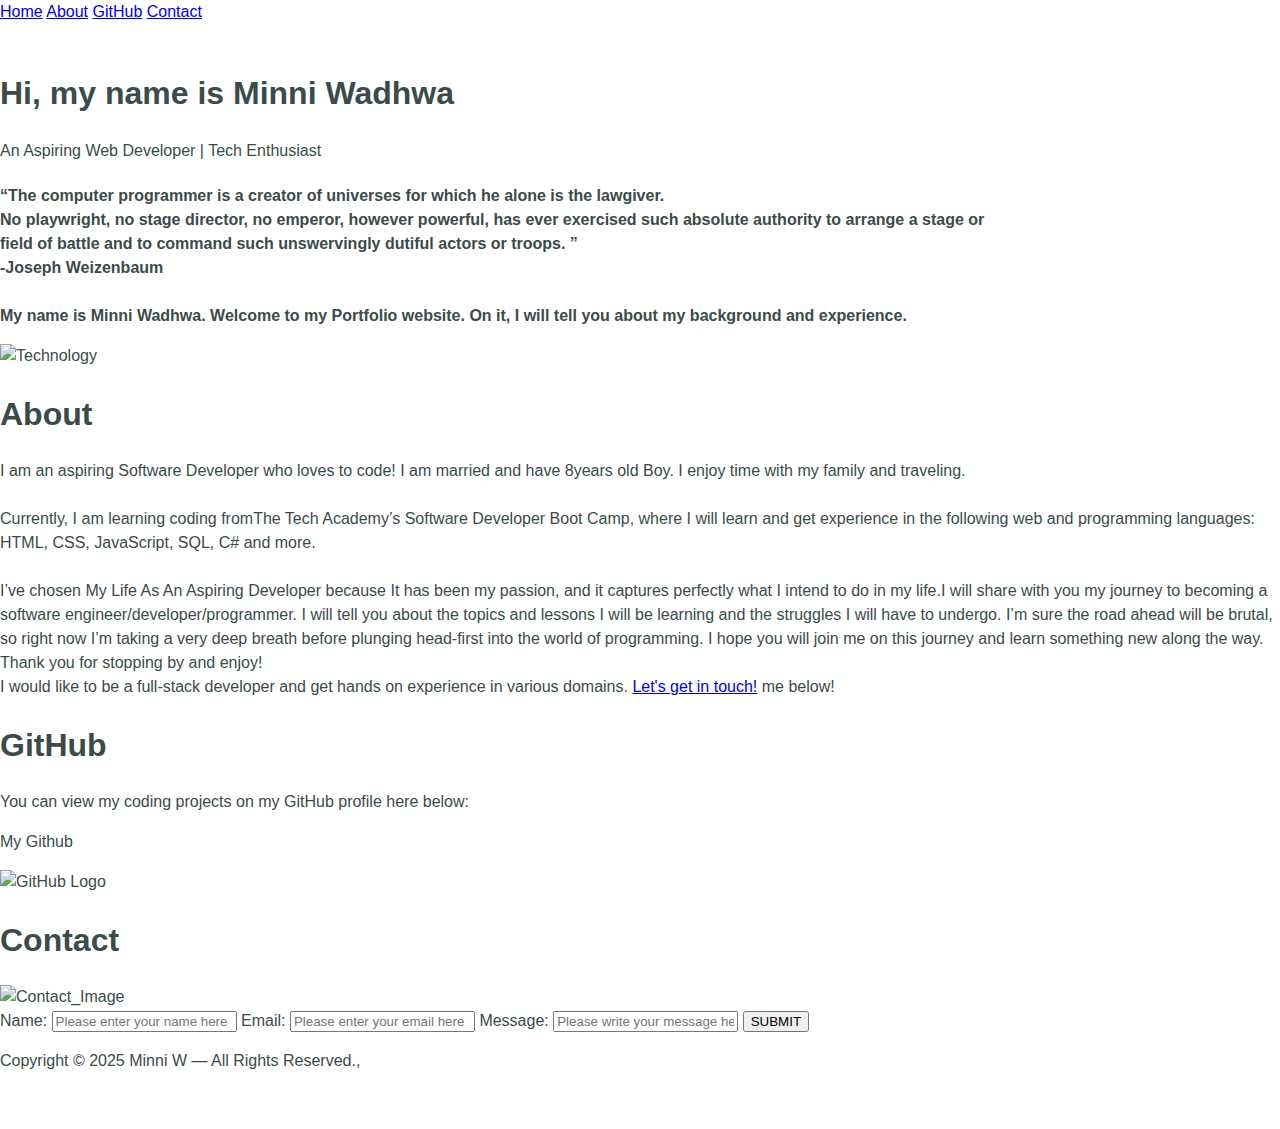
==== index.html @ 43a094d1 "Update and rename Index.html to index.html" ====
<!DOCTYPE html>
<html lang="en">
    <!--Head-->
    <head>
        <meta charset="UTF-8">
        <meta name="viewport" content="width=device-width, initial-scale=1.0">
        <!----changes made below-->
        <title>Minni Wadhwa</title>
        <!-- Bootstrap CSS -->
    
    <link rel="stylesheet" type="text/css" href="portfolio.css">
      
    </head>

    <!--Body-->
      <body>
        <!--Navbar-->
        <div class="Navbar">
            <a class="active" href="#Home">Home</a>
            <a href="#About">About</a>
            <a href="#GitHub">GitHub</a>
            <a href="#Contact">Contact</a>
        </div>

        <div class="header-content">
            
            <img src="https://t4.ftcdn.net/jpg/03/14/81/65/240_F_314816591_yBAWvMvnpTW05AP0q4DCs5B6y2gnL9xA.jpg" alt="">
            <h1>Hi, my name is Minni Wadhwa</h1>
            <p>An Aspiring Web Developer | Tech Enthusiast</p>
        </div>
       
        <!--Video text-->
        
            <h1 class="white-text"></h1>
            <strong>
                <p class="center">
                    <q>The computer programmer is a creator of universes for which he alone is the lawgiver.
                        <br>No playwright, no stage director, no emperor, however powerful, has ever exercised such absolute authority to arrange a stage or
                        <br>field of battle and to command such unswervingly dutiful actors or troops.
                    </q>
                    <br> -Joseph Weizenbaum
                    <br>
                    <br> My name is Minni Wadhwa. Welcome to my Portfolio website. On it, I will tell you about my background and experience.
                    
                </p>
            </strong>
        </div>

        <!--About section-->
        <div class="Row" id="About">
            <!--Left column-->
            <div class="Column_2">
                <img src="./stylesheet/Img/Img3.jpg" alt="Technology">
            </div>
            <!--Right column-->
            <div class="Column_1">
                <h1>About</h1>
                <p>
                    I am an aspiring Software Developer who loves to code! I am married and have 8years old Boy. I enjoy time with my family and traveling. 
                    <br>
                    <br>Currently, I am learning coding from<ahref="https://www.learncodinganywhere.com" target="_blank">The Tech Academy</a>’s Software Developer Boot Camp, where I will learn and get experience in the following web and programming languages: 
                    HTML, CSS, JavaScript, SQL, C# and more. 
                    <br>
                    <br> I’ve chosen My Life As An Aspiring Developer because It has been my passion, and it captures perfectly what I intend to do in my life.I will share with you my journey to becoming a software engineer/developer/programmer. 
                    I will tell you about the topics and lessons I will be learning and the struggles I will have to undergo. I’m sure the road ahead will be brutal, so right now I’m taking a very deep breath before plunging head-first into the 
                    world of programming. I hope you will join me on this journey and learn something new along the way.
                    <br> Thank you for stopping by and enjoy! 
                    <br>I would like to be a full-stack developer and get hands on experience in various domains. <a href="#Contact">Let's get in touch!</a> me below!
                </p>
            </div>
        </div>

        <!--GitHub section-->
        <div class="Row" id="GitHub">
            <!--Left column-->
            <div class="Column_1">
                <h1>GitHub</h1>
                <p>
                    You can view my coding projects on my GitHub profile here below:<p class="center"><ahref="https://github.com/Minniezie" target="_blank">My Github</a></p>
                </p>
            </div>
            <!--Right column-->
            <div class="Column_2">
                <ahref="https://github.com/Minniezie" target="_blank"><img src="./stylesheet/Img/github.svg" alt="GitHub Logo"></a>
            </div>
        </div>
 
        <!--Contact section-->
        <div class="Row" id="Contact">
        <div class="Column_2">
            <h1>Contact</h1>
                <img src="./stylesheet/Img/Contact.png" alt="Contact_Image">
        
            <!--Contact image, left column-->
            
            </div>
            <!--Contact form, right column-->
            <div class="Column_1 Column_tall">
               
                <!--This specifies where and how to send the form data; we are leaving it blank-->
                <form action="" method="POST"> <!-- Here we are utilizing a 3rd party service to submit the contact form data, insert your formspree endpoint in the action attribute -->
                    <label>Name:</label>
                        <input type="text" placeholder="Please enter your name here">
                    <label>Email:</label>
                        <input type="text" id="Email" name="Email" placeholder="Please enter your email here">
                    <label>Message:</label>
                        <input type="text" id="Message" name="Message" placeholder="Please write your message here">
                        <input type="submit" value="SUBMIT">
                </form>
            </div>
        </div>

        <!--Footer section-->
        <footer>
            <p>
                <p class="center">Copyright © 2025 Minni W — All Rights Reserved., <ahref="https://www.learncodinganywhere.com/" target="_blank"></a></p>
                <br>
            </p>
        </footer>
    </body>
</html>
---- portfolio.css ----
/* Color variables */
:root {
    --white-color: #fff;
    --bg-color: #fff;
    --gray-color: #ccc;
  }
  /* Changing background color */
  body {
    margin: 0;
    padding: 0;
    font-family: 'Work Sans', Helvetica, sans-serif;
    color: #394c4a;
    line-height: 1.5;
    overflow-x: hidden;
  }
  /* Changing link color */
  .nav-item .nav-link {
    color: var(--white-color);
  }
  /* Hero section background image */
  .hero {
    height: 100vh;
    background-image: url("../images/home-bg.jpg");
    background-repeat: no-repeat;
    background-position: 100% 0%;
    background-size: cover;
    background-attachment: fixed;
  }
  #skills i {
    height: 100px;
    width: 100px;
  }
  #portfolio img {
    height: 300px;
    object-fit: cover;
  }
  #about .img,
  #about img,
  .hire-text h2 {
    position: relative;
  }
  /* Timeline background line */
  #about .img::before {
    content: "";
    left: 50%;
    width: 4px;
    position: absolute;
    height: calc(100% + 140px);
    background: var(--gray-color);
  }
  #about img,
  #about .hire-text h2 {
    width: 140px;
  }
  #about .hire-text h2 {
    height: 140px;
  }
  .social-icons a {
    width: 40px;
    height: 40px;
  }
  footer .social-icons a {
    width: 30px;
    height: 30px;
  }
  #cv img {
    width: 230px;
  }
  /* Contact section background image */
  #contact {
    background-size: cover;
    background-attachment: fixed;
    background-position: center;
    background-image: src("../images/contact-bg.jpg");
  }
  @media screen and (max-width: 990px) {
    #skills .card {
      width: calc(30% / 2 - 10px) !important;
    }
  }
  @media screen and (max-width: 668px) {
    #skills .card,
    #portfolio .card-wrapper {
      width: 30% !important;
    }
   #about .hire-text h2 {
     height: 70px;
     width: 70px;
   }
  }
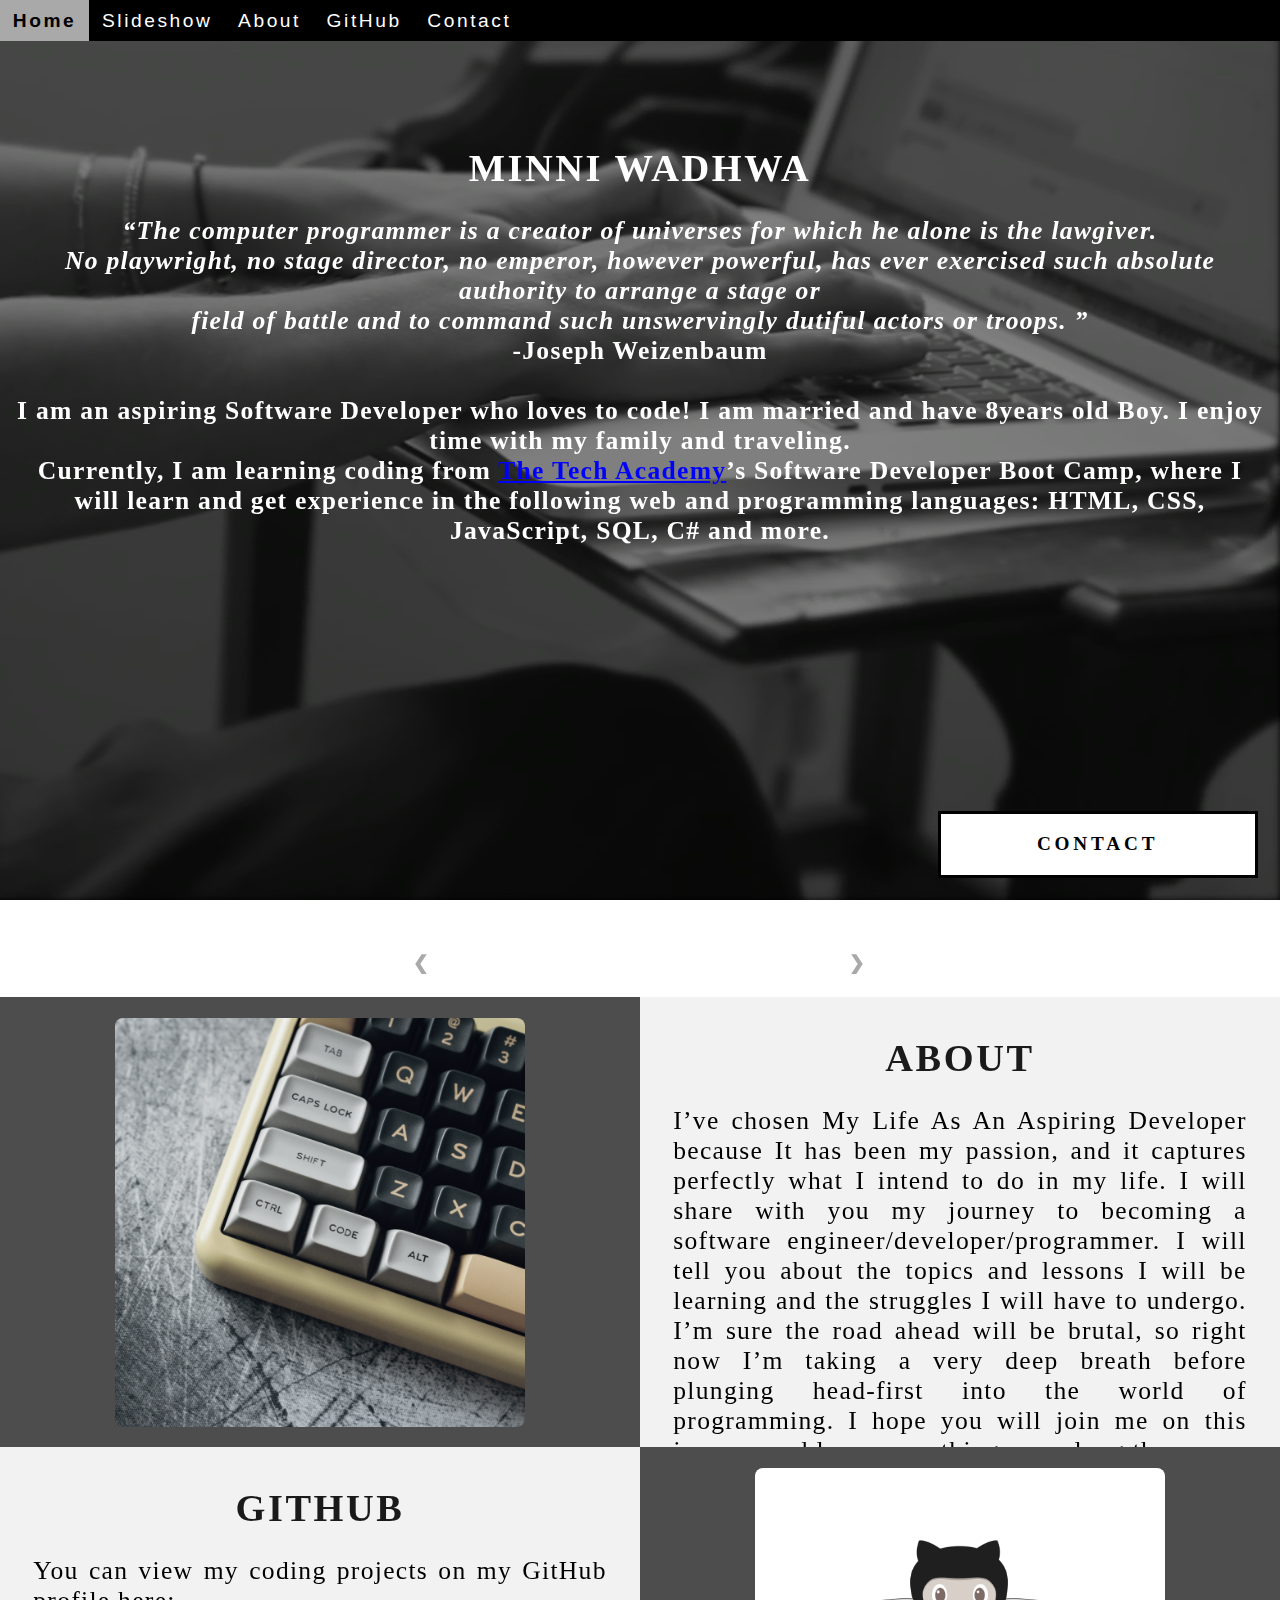
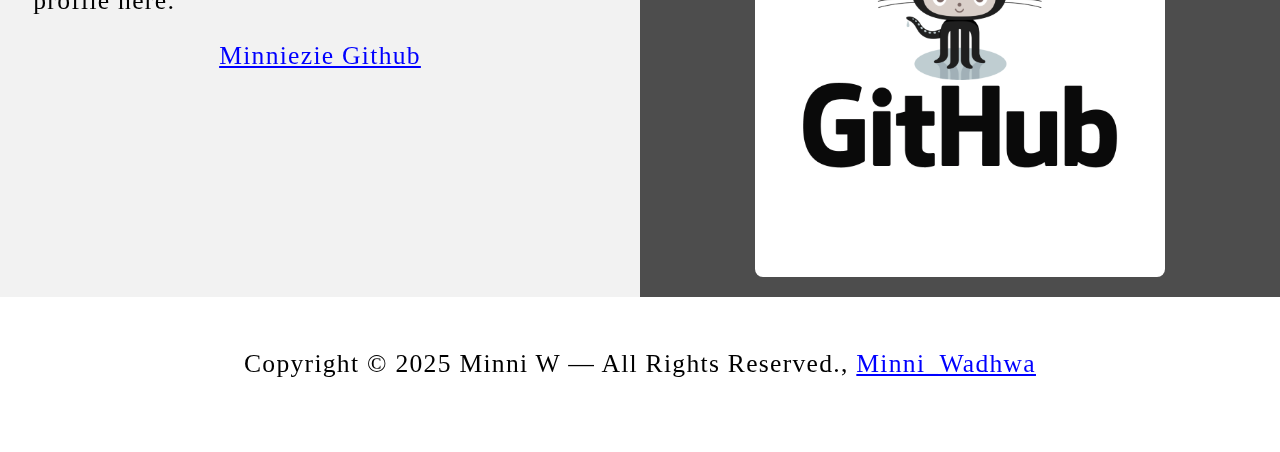
==== commit 64af2bff: "Add files via upload" ====
--- a/index.html
+++ b/index.html
@@ -1,122 +1,172 @@
-
 <!DOCTYPE html>
-<html lang="en">
-    <!--Head-->
+<html>
+    
+    <!-- Head -->
     <head>
         <meta charset="UTF-8">
-        <meta name="viewport" content="width=device-width, initial-scale=1.0">
-        <!----changes made below-->
+        <meta name="viewport" content="width=device-width" />
         <title>Minni Wadhwa</title>
-        <!-- Bootstrap CSS -->
-    
-    <link rel="stylesheet" type="text/css" href="portfolio.css">
-      
+        <link rel="shortcut icon" type="img/jpg" href="images/coding_icon.png">
+        <link rel="stylesheet" type="text/css" href="stylesheet/sample_portfolio.css">
     </head>
 
-    <!--Body-->
-      <body>
-        <!--Navbar-->
+    <!-- Body -->
+    <body class="Background">   
+
+        <!-- Navbar -->
         <div class="Navbar">
             <a class="active" href="#Home">Home</a>
+            <!-- New section added -->
+            <a href="#Slideshow">Slideshow</a>
             <a href="#About">About</a>
             <a href="#GitHub">GitHub</a>
-            <a href="#Contact">Contact</a>
+            <!-- Onclick and ondblclick functions added to open and close the contact form -->
+            <a onclick="openForm()" ondblclick="closeForm()" class="contact">Contact</a>
         </div>
 
-        <div class="header-content">
-            
-            <img src="https://t4.ftcdn.net/jpg/03/14/81/65/240_F_314816591_yBAWvMvnpTW05AP0q4DCs5B6y2gnL9xA.jpg" alt="">
-            <h1>Hi, my name is Minni Wadhwa</h1>
-            <p>An Aspiring Web Developer | Tech Enthusiast</p>
+        <!-- Background video -->
+        <div id="Home">
+            <video autoplay muted loop id="Typing_Video">
+                <source src="images/video/Typing.mp4" type="video/mp4">
+                <!-- Display message if video fails to run -->
+                Your browser does not support HTML5 video.
+            </video>
         </div>
-       
-        <!--Video text-->
-        
-            <h1 class="white-text"></h1>
+
+        <!-- Video text -->
+        <div class="Video_Text">
+            <h1 class="white-text">Minni Wadhwa</h1>
             <strong>
                 <p class="center">
                     <q>The computer programmer is a creator of universes for which he alone is the lawgiver.
                         <br>No playwright, no stage director, no emperor, however powerful, has ever exercised such absolute authority to arrange a stage or
                         <br>field of battle and to command such unswervingly dutiful actors or troops.
                     </q>
-                    <br> -Joseph Weizenbaum
-                    <br>
-                    <br> My name is Minni Wadhwa. Welcome to my Portfolio website. On it, I will tell you about my background and experience.
-                    
+                    <br> -Joseph Weizenbaum<br>
+					
+                    <br>I am an aspiring Software Developer who loves to code! I am married and have 8years old Boy. I enjoy time with my family and traveling. 
+					
+                    <br>Currently, I am learning coding from <a href="https://www.learncodinganywhere.com" target="_blank">The Tech Academy</a>’s Software Developer
+					Boot Camp, where I will learn and get experience in the following web and programming languages: 
+                    HTML, CSS, JavaScript, SQL, C# and more. 
+
                 </p>
+                
             </strong>
         </div>
 
-        <!--About section-->
-        <div class="Row" id="About">
-            <!--Left column-->
-            <div class="Column_2">
-                <img src="./stylesheet/Img/Img3.jpg" alt="Technology">
-            </div>
-            <!--Right column-->
-            <div class="Column_1">
-                <h1>About</h1>
-                <p>
-                    I am an aspiring Software Developer who loves to code! I am married and have 8years old Boy. I enjoy time with my family and traveling. 
-                    <br>
-                    <br>Currently, I am learning coding from<ahref="https://www.learncodinganywhere.com" target="_blank">The Tech Academy</a>’s Software Developer Boot Camp, where I will learn and get experience in the following web and programming languages: 
-                    HTML, CSS, JavaScript, SQL, C# and more. 
-                    <br>
-                    <br> I’ve chosen My Life As An Aspiring Developer because It has been my passion, and it captures perfectly what I intend to do in my life.I will share with you my journey to becoming a software engineer/developer/programmer. 
-                    I will tell you about the topics and lessons I will be learning and the struggles I will have to undergo. I’m sure the road ahead will be brutal, so right now I’m taking a very deep breath before plunging head-first into the 
-                    world of programming. I hope you will join me on this journey and learn something new along the way.
-                    <br> Thank you for stopping by and enjoy! 
-                    <br>I would like to be a full-stack developer and get hands on experience in various domains. <a href="#Contact">Let's get in touch!</a> me below!
-                </p>
+        <!-- Slideshow section added -->
+        <div id="Slideshow">
+            <div id="Slideshow_Background"> 
+                <div id="Slideshow_Container">
+                    <!-- Slide 1 of 6 -->
+                    <div class="mySlides fade">
+                        <img class="Slideshow_Images" src="images/Picture_of_You.jpeg" alt="Picture_of_You ">
+                        <div class="text">I'm available to assist you on your project!</div>
+                    </div>
+                    <!-- Slide 2 of 6 -->
+                    <div class="mySlides fade">
+                        <img class="Slideshow_Images" src="images/HTML_CSS_and_JavaScript.jpeg" alt="HTML, CSS, and JS logos"> 
+                        <div class="text">I am a full-stack software developer,<br> trained in:<br>HTML, CSS, JavaScript,</div>
+                    </div>
+                    <!-- Slide 3 of 6 -->
+                    <div class="mySlides fade">
+                        <img class="Slideshow_Images" src="images/Python.png" alt="Python logo">
+                        <div class="text">the popular programming language Python,</div>
+                    </div>
+                    <!-- Slide 4 of 6 -->
+                    <div class="mySlides fade">
+                        <img class="Slideshow_Images" src="images/C_Sharp_and_Dot_NET.png" alt="C# logo">
+                        <div class="text">C#, .NET Framework, ASP.NET, MVC, </div>
+                    </div>
+                    <!-- Slide 5 of 6 -->
+                    <div class="mySlides fade">
+                        <img class="Slideshow_Images" src="images/SQL_and_Database.jpg" alt="SQL logo"> 
+                        <div class="text">back end development, databases and SQL.</div>
+                    </div>
+                    <!-- Slide 6 of 6 -->
+                    <div class="mySlides fade">
+                        <img class="Slideshow_Images" src=" images/Picture_of_You" alt="Replace with a picture of your choosing"> 
+                        <div class="text"><a class="white-text contact" onclick="openForm()">Contact me now!</a></div> 
+                    </div>
+                    <!-- Previous and next buttons -->
+                    <a class="Previous" onclick="plusSlides(-1)">&#10094;</a>
+                    <a class="Next" onclick="plusSlides(1)">&#10095;</a>
+                </div>
+                <br> <!-- Adds a space between the slideshow images and the dots -->
+
+                <!-- Slideshow dots (these are another way for users to navigate through the slideshow) -->
+                <div style="text-align: center">
+                    <span class="dot" onclick="currentSlide(1)"></span>
+                    <span class="dot" onclick="currentSlide(2)"></span>
+                    <span class="dot" onclick="currentSlide(3)"></span> 
+                    <span class="dot" onclick="currentSlide(4)"></span> 
+                    <span class="dot" onclick="currentSlide(5)"></span> 
+                    <span class="dot" onclick="currentSlide(6)"></span> 
+                </div>
             </div>
         </div>
 
-        <!--GitHub section-->
+        <!-- About section -->
+        <div class="Row" id="About">
+            <!-- Left column -->
+            <div class="Column_2">
+                <img src="images/my_pic.jpg" alt="">
+            </div>
+            <!-- Right column -->
+            <div class="Column_1">
+                <h1>About</h1>
+                    <p> I’ve chosen My Life As An Aspiring Developer because It has been my passion, and it captures perfectly what I intend to do in my life.
+					     I will share with you my journey to becoming a software engineer/developer/programmer. 
+                         I will tell you about the topics and lessons I will be learning and the struggles I will have to undergo. I’m sure the road ahead will 
+						 be brutal, so right now I’m taking a very deep breath before plunging head-first into the world of programming. 
+						 I hope you will join me on this journey and learn something new along the way.
+                    <br> Thank you for stopping by and enjoy! 
+                </p>      
+				</div>
+        </div>
+
+        <!-- GitHub section -->
         <div class="Row" id="GitHub">
-            <!--Left column-->
+            <!-- Left column -->
             <div class="Column_1">
                 <h1>GitHub</h1>
-                <p>
-                    You can view my coding projects on my GitHub profile here below:<p class="center"><ahref="https://github.com/Minniezie" target="_blank">My Github</a></p>
+                <p>You can view my coding projects on my GitHub profile here:
+                    <br>
+                    <p class="center"><a href="https://github.com/Minniezie" target="_blank">Minniezie Github</a></p>
                 </p>
             </div>
-            <!--Right column-->
+            <!-- Right column -->
             <div class="Column_2">
-                <ahref="https://github.com/Minniezie" target="_blank"><img src="./stylesheet/Img/github.svg" alt="GitHub Logo"></a>
-            </div>
-        </div>
- 
-        <!--Contact section-->
-        <div class="Row" id="Contact">
-        <div class="Column_2">
-            <h1>Contact</h1>
-                <img src="./stylesheet/Img/Contact.png" alt="Contact_Image">
-        
-            <!--Contact image, left column-->
-            
-            </div>
-            <!--Contact form, right column-->
-            <div class="Column_1 Column_tall">
-               
-                <!--This specifies where and how to send the form data; we are leaving it blank-->
-                <form action="" method="POST"> <!-- Here we are utilizing a 3rd party service to submit the contact form data, insert your formspree endpoint in the action attribute -->
-                    <label>Name:</label>
-                        <input type="text" placeholder="Please enter your name here">
-                    <label>Email:</label>
-                        <input type="text" id="Email" name="Email" placeholder="Please enter your email here">
-                    <label>Message:</label>
-                        <input type="text" id="Message" name="Message" placeholder="Please write your message here">
-                        <input type="submit" value="SUBMIT">
-                </form>
+                <a href="https://github.com/the-tech-academy" target="_blank"><img src="images/GitHub.png"></a>
             </div>
         </div>
 
-        <!--Footer section-->
+        <!-- Contact form -->
+        <div id="Contact">
+           <button onclick="openForm()" class="Pop_Up_Button">CONTACT</button>
+           <div class="form-popup" id="myForm">
+                <form action="https://formspree.io/info@learncodinganywhere.com" method="POST" class="form-container"> <!-- Here we are using a free online service from https://formspree.io/ to send our contact form to an email address of our choosing - note: it will not run unless live on the internet, you have to push it to your online website first -->
+                    <h1>Contact</h1>
+                    <label for="name"><b>Name</b></label>
+                      <input type="text" placeholder="Type your name here" name="name" required>
+                    <label for="phone"><b>Phone</b></label>
+                      <input type="text" placeholder="Type your phone number here" name="phone">
+                    <label for="email"><b>Email</b></label>		
+                      <input type="text" placeholder="Type your email address here" name="email" required>
+                    <label for="message"><b>Message</b></label>
+                      <input type="text" placeholder="Type your message here" name="message">
+         
+                    <button type="submit" class="btn">SUBMIT</button>
+                    <button type="button" class="btn cancel" onclick="closeForm()">CLOSE</button>
+                </form>
+           </div>
+        </div>
+        
+        <!-- Footer section -->
         <footer>
-            <p>
-                <p class="center">Copyright © 2025 Minni W — All Rights Reserved., <ahref="https://www.learncodinganywhere.com/" target="_blank"></a></p>
-                <br>
-            </p>
+                <p class="center">Copyright © 2025 Minni W — All Rights Reserved., <a href="https://www.learncodinganywhere.com/" target="_blank">Minni_Wadhwa</a></p><br>
         </footer>
+        <script src="JS/sample_portfolio.js"></script>
     </body>
-</html>
+</html>--- a/stylesheet/sample_portfolio.css
+++ b/stylesheet/sample_portfolio.css
@@ -0,0 +1,529 @@
+/***** GENERAL STYLING *****/
+
+/*Affects entire document */
+html {
+    scroll-behavior: smooth; /*This ensures that the page scrolling is smooth when the buttons on the nav bar is clicked */
+}
+
+/* Body */
+body {
+    margin: 0%; /* This ensures our site displays all the way to the edge of the browser screen */
+    opacity: 1; /* This and transition affect the page loading fade in effect */
+    transition: 3s opacity; /* This causes a 3 second fade in */
+    letter-spacing: .2vw; /* vw is a relative measurement, 1vw is equal to 1% of the viewport width */
+    font-family: Avant Garde, Helvetica;
+    font-size: 1.5vw; 
+    overflow-x: hidden; /* This prevents the horizontal scroll bar from appearing when the quote is hovered over */
+    user-select: none; /* This prevents the text on the webpage from being highlighted by the user */
+}
+
+/* This section contributes to the fade effect for the page that occurs when the page is loaded */
+body.fade-out {
+    opacity: .1; /* This sets the level of opacity at the start of page load */
+}
+
+/* Heading 1 elements */
+h1 {
+    text-transform: uppercase; /*capitalizing all h1 headings */
+    font-family: "Trebuchet MS", Optima; /* Sets the font family of all h1 headings */
+    text-align: center; /* Centering all h1 elements */
+    margin-top: 3%; /* Adds a small margin above h1 elements */
+    color: #1a1a1a; 
+}
+
+/* Heading 1 element hover effect */
+h1:hover {
+    filter: grayscale(5%); /* Adds a slightly gray filter to the h1 headings when hovered over */
+    transform: scale(1.1); /* When the h1 elements are hovered over they increase in size by 1.1 */
+    transition: transform 1s; /* This causes the transformation to last 1 second */
+}
+
+/* Styling for Portfolio Title Text */
+.white-text {
+    color: #fff;/* This is used to change the color of the Portfolio Title text */
+    padding-top: 10vh; /* Adds padding (equal to 10% of the viewport height) to the top of the Portfolio Title text */
+}
+
+/* Paragraph elements */
+p {
+    font-family: Perpetua, Rockwell Extra Bold;
+    text-align: justify; /* This justifies the text within paragraph elements */
+    letter-spacing: .1vw; /* This expands the text slightly */
+    font-size: 2.5vw; /* Relative font sizing equal to 2.5% of the viewport width */
+    padding-left: 1vw; /* Relative padding equal to 1% of the viewport width */
+    padding-right: 1vw; /* Relative padding equal to 1% of the viewport width */
+}
+
+/* Paragraph element hover effect */
+p:hover {
+    transition: transform 1s; /* This makes the transform effect last 1 second */
+	transform: scale(1.01); /* This makes the paragraphs increase slightly in size when hovered over */
+}
+
+/* Center class - this applies to all centered text */
+.center {
+    text-align: center; /* This center aligns the text */
+}
+
+/* Center align elements hover effect - This only affects the quote, github link, and footer */
+.center:hover {
+    transition: transform 2s; /* This makes the transform effect last 2 seconds */
+    transform: scale(1.1); /* This makes the elements with class "center" increase in size by 1.1 when hovered over */
+}
+
+/* Anchor elements */
+a {
+    color: blue; /* This ensures all links are blue */
+    cursor: pointer; /* This ensures all links change the mouse to a pointer when hovered over or clicked */
+    text-decoration: underline; /* This ensures all links are underlined */
+}
+
+/* Quotation elements */
+q {
+    font-style: italic; /* Makes the quote italicized */
+}
+
+/* Image elements */
+img {
+    filter: grayscale(75%); /* This rids our pictures of 75% of their color */
+    border-radius: 8px; /* Gives all images slightly rounded corners */
+    max-width: 100%; /* Ensures all images stay within the width of their container */
+    max-height: 100%; /* Ensures all images stay within the height of their container */
+    display: block; /* By specifying block display we can ensure our images are able to be centered */
+    margin: auto auto auto auto; /* This centers all images */
+}
+
+/* Image element hover effects */
+img:hover {
+	filter: grayscale(5%);  /* Brings back most of the image's color when hovered over */
+}
+
+/*Styling for footer element */
+footer {
+    padding: 2%; /* This gives the footer padding that is equal to 2% of the width of the element's area */
+    background-color: white;
+}
+/***** End of General Styling *****/
+
+/***** Navbar Styling *****/
+.Navbar {
+    overflow: hidden; /* This ensures that any content that overflows beyond the boundary of our nav bar is not displayed */
+    background-color: black; /* This colors the navbar black */
+    position: fixed; /* This keeps the navbar at the top of the screen as we scroll */
+    top: 0; /* This ensures no space is displayed above the navbar */
+    width: 100%; /* This makes the navbar span the entire width of the page */
+    z-index: 1; /* This ensures other elements don't display over the navbar */
+    -webkit-animation: moveNav 5s; /* Safari 4.0 - 8.0 */
+    animation: moveNav 5s; /* This makes the moveNav animation last 5 seconds */
+}
+
+/* The animation effect for moving the nav bar in from above the left of the screen on page load */
+@keyframes moveNav {
+    from {left: -100vw;} /* The navbar is starting off screen to the left */
+    to { left: 0vw;} /* This moves the navbar into place on the screen */
+}
+
+/*Navbar Links */
+.Navbar a {
+    float: left; /* This specifies that the text floats on the left on the navbar */
+    display: block; /* This ensures that other text will be displayed on the same line or row, instead of a new line */
+    color: white; /* This is the font color for text on our navbar */
+    padding: .75vw 1vw; /* This adds padding around our text */
+    text-decoration: none; /* This gets rid of the underlines under the text on our navbar */
+    font-family: Avant Garde, Helvetica; /* This specifies the font family for text on our navbar */
+    font-size: 1.5vw; /* This specifies the font size for text on our navbar */
+    text-align: center; /* This centers the text within its container */
+    position: relative; /* This sets the text relative to its normal positioning, allowing us to use the animation below */
+    -webkit-animation: moveNavText 5.75s; /* Animation for Safari 4.0 - 8.0 */
+    animation: moveNavText 5.75s; /* Applies the moveNavText animation for 5.75s */ 
+}
+
+/* The animation effect for moving the nav bar links in from above the top of the screen on page load */
+@keyframes moveNavText {
+    from {top: -100vw;} /* This sets the navbar text 100% above the viewport */
+    to {top: 0vw;} /* This lowers the navbar text onto the navbar */
+}
+
+/*Navbar hover effects */
+.Navbar a:hover {
+    background-color: #f4f4f4; /* Defines the background color that will display when you hover over the link */
+    color: black; /* This defines the font color that will display when navbar a elements are hovered over */
+    font-weight: bold; /* This makes the text on the navbar bold when hovered over */
+    cursor: pointer;
+    transition: 0.5s ease-in; /* Creates a smooth transition for the hover trigger */
+}
+
+/* Navbar home button */
+.Navbar a.active { /* This targets the a element on the navbar with the "active" class */
+    background-color: darkgray;
+}
+/***** End of Navbar Styling *****/
+
+/***** Video Styling *****/
+/* Formatting for background video */
+#Typing_Video {
+    position: fixed; /* This fixes the video to the page */
+    right: 0; /* This ensures there is no space between the edge of the video and the edge of the page */
+    bottom: 0; /* This ensures no space between the edge of the video and the bottom of the page */
+    min-width: 100%; /* This ensures the video is displayed across the full width of the page */
+    z-index: -1; /* This places the video behind the other elements on the page */
+}
+
+/* Screens that are 576px and smaller will not display the background video */
+@media screen and (max-width: 576px) {
+    #Typing_Video {
+        display: none;
+    }
+}
+
+/* Texts over the video */
+.Video_Text {
+    background: rgba(0, 0, 0, 0.5); /* This provides a semi-transparents background for the text to sit over */
+    color: white; /* Makes the font color white */
+    width: 100%; /* Ensures the video-text container fills the width of the video */
+    height: 100vh; /* This ensures the video-text container fills the height of the viewport so that the slideshow is not partially displayed */
+    padding-top: 2vh; /* This adds padding around the video-text container so that the background goes slightly beyond the text */
+    position: relative; /* This sets the text relative to its normal positioning, allowing us to use the animation below */
+    -webkit-animation: moveVideoText 5.75s; /* Animation for Safari 4.0 - 8.0 */
+    animation: moveVideoText 5.75s; /* moveVideoText animation set to 5.75s to match the movenavText animation */
+}
+
+/* This animation effect causes the overlay video text to move up from the bottom of the page upon page load */
+@keyframes moveVideoText {
+    from {top: -100vw;} /* This sets the position of the video text to above the viewport */
+    to {top: 0vw;} /* This moves the video text to the normal positioning on the viewport */
+}
+/***** End of Video Styling *****/
+
+/***** Slideshow Styling *****/
+#Slideshow_Background {
+    background: rgba(255, 255, 255, 0.35); /* This creates a slightly transparent white background that's palced over the video in the background */    
+}
+
+.mySlides{
+    display: none; /* This prevents the images from being displayed, we will use JS to display these */
+}
+
+/* Slideshow section / container */
+#Slideshow_Container {
+    width: 39.5vw; /* Relative sizing of the container for the slidewshow set to 39.5% of the viewport width */
+    height: auto; /* The height of the container is automatically adjusted based on the content it is displaying */
+    padding-top: 4%; /* Adds a small padding to the top of the slideshow container */
+    position: relative; /* This sets the container relative to its normal positioning */
+    margin:auto; /* This will horizontally center the container on the page */
+}
+
+/* Remove the underline from the previous and next buttons on the slideshow */
+#Slideshow_Container a {
+    text-decoration: none;
+}
+
+/* Images contained within the slideshow */
+.Slideshow_Images {
+    vertical-align: middle; /* This centers the images vertically within the slideshow container */
+    height: auto; /* The height of the images is automatically adjusted based on the content, ie if your images are different sizes, they will display as different sizes */
+    box-shadow: 0px 5px 10px 12px rgba(0, 0, 0, .75); /* Adds a shadow around the slideshow images */
+    width: 100%; /* The width of the images is automatically adjusted based on the content */
+}
+
+/* Next and previous buttons */
+.Previous, .Next {
+    cursor: pointer; /* Changes the mouse to a pointer when the buttons are selected */
+    position: absolute; /* This makes the next and previous buttons positioned relative to the slideshow container */
+    top: 50%; /* This moves the buttons up in the slideshow container */
+    width: auto; /* The width of the buttons is automatically adjusted based on the content */
+    padding: 2vw; /* Adds padding equal to 2% of the viewport width */
+    color: darkgray; 
+    font-weight: bold;
+    font-size: 1.5vw;
+    border-radius: 0 3px 3px 0; /* Adds a slightly rounded border on the top and bottom right corners */
+    user-select: none; /* This property makes it so that the user cannot highlight the text */
+    transition: 0.6s ease; /* This specifies the details of the hover transition for these elements */
+}
+
+/* Positioning the next button on the right hand side */
+.Next {
+    right: 0; /* This moves the next button to the right side of the slideshow container */
+    border-radius: 3px 0 0 3px; /* This changes the border radius on the next button to the top and bottom left of the button */
+}
+
+/* Hover effect on slide show buttons */
+.Previous:hover, .Next:hover {
+    background-color: rgba(0, 0, 0, 0.8); /* Makes the background of the arrows a transparent gray color */
+    color: white; /* Makes the arrows white when hovered over */
+}
+
+/* Slideshow text */
+.text {
+    color: white; 
+    padding: 1vw;
+    position: absolute; /* This ensures the text is positioned within the image */
+    bottom: 0; /* This property sets the text at the bottom of the image */
+    width: 100%; /* The element covers the full width of the image */
+    text-align: center; /* The text is center aligned within the image */
+    font-family: Perpetua, Rockwell Extra Bold;
+    letter-spacing: .1vw; /* This gives slight spacing between the letters */
+    font-size: 1.5vw; /* Font size is relative to the size of the viewport width */
+    background-color: rgba(0, 0, 0, 0.75); /* Gives a slightly transparent black background */
+    font-weight: bold;
+    border-radius: 0px 0px 7px 7px; /* Gives the text background rounded corners on the bottom left and right corners */
+}
+
+/* Styling of the dots under the slideshow */
+.dot {
+    cursor: pointer; /* The cursor changes to pointer when hovered over the dots */
+    height: 1vw; /* The dots are sized relative to the viewport width */
+    width: 1vw;
+    margin: .25vw; /* adds additional spacing between the dots */ 
+    background-color: white; /* Makes the dots white */
+    border-radius: 50%; /* Makes the dots circles by rounding each corner */
+    display: inline-block; /* Allows the dots to sit next to eachother rather than on a new line */
+    transition: background-color 0.6s ease; /* When clicked on the dots transition to a different color when clicked or hovered over (the affect is defined below) */
+    z-index: 1; /* This ensures the dots will be displayed above any other elements */
+}
+
+/* Hover effect for slideshow dots */
+.active, .dot:hover {
+    background-color: black; /* Sets the color of the dots when active or hovered over */
+}
+
+/* Fading animation for slideshow */
+.fade {
+    animation-name: fade; /* Fade animation is defined below */
+    animation-duration: 1.5s; /* The animation lasts 1.5 seconds */
+    -webkit-animation-name: fade; /* Same as above for Safari 4.0-8.0 */
+    -webkit-animation-duration: 1.5s;
+}
+
+@-webkit-keyframes fade {
+    from {opacity: .4;} /* Image starts transparent */
+    to {opacity: 1;} /* Image ends opaque */
+}
+
+@keyframes fade {
+    from {opacity: .4;} /* Image starts transparent */
+    to {opacity: 1;} /* Image ends opaque */
+}
+/***** End Slideshow Styling *****/
+
+/***** Table Styling -  this section covers the styling of the columns and rows within the table *****/
+* { /*The asterisk is a universal selector that applies this effect to all elements on the page */
+    box-sizing: border-box; /* This creates a box with a border within which we will place most of our text */
+} 
+
+.Column_1 {
+    float: left;
+    width: 50%; /* This ensures the column takes up half of the page width */
+    padding: 1.6%;
+    height: 450px; /* This sets the height of the column to 400px -  this may need to be adjusted depending on the text you enter */
+    background-color: #f2f2f2; /* Sets the background color of the left columns */
+}
+
+.Column_2 {
+    float: left;
+    width: 50%;
+    padding: 1.6%;
+    height: 450px;
+    background-color: #4d4d4d;
+}
+
+/* This inserts something after the content of selected elements (in this case the elements with class "Row") */
+.Row:after {
+	content: ""; /* By leaving this blank, we are allowing the footer (covered lower down) to be displayed - removing it makes the footer overwrite a column */
+	display: table; /* The display property specifies the type of display behavior; the table value tells the browser to treat the element as a table */
+	clear: both; /* This clears any other elements from floating on the left or the right of an element */
+}
+/***** End of Table Styling *****/
+
+/***** Contact Form Styling *****/
+/* Button used to open the contact form - fixed at the bottom of the page */
+.Pop_Up_Button {
+    position: fixed; /* The element is positioned relative to the viewport and stays in the same location no matter what */
+    bottom: 1.75vw; /* Positions the button slightly up from the bottom of the viewport */
+    right: 1.75vw; /* Positions the viewport slightly right from the side of the viewport */
+    width: 25vw; /* Sets the width relative to the viewport width */
+    background-color: white; /* Sets the background color of the button to white */
+    color: black; /* Sets the color of the button text to black */
+    border: solid black; /* This makes a solid black border around the button */
+    cursor: pointer; /* This changes the cursor when hovered over the button to a pointer */
+    -webkit-animation: movePopup 5s; /* Animation for 5 seconds for Safari 4.0-8.0 */
+    animation: movePopup 5s; /* Animation set for 5 seconds */
+}
+
+/* movePopup animation moves the button from off the right side of the screen to its fixed location on the viewport */
+@keyframes movePopup {
+    from {right: -40vw;} 
+    to {right: 1.75vw;}
+}
+
+@-webkit-keyframes movePopup {
+    from {right: -40vw;} 
+    to {right: 1.75vw;}
+}
+
+/* Styling for the contact form */
+.form-popup {
+    z-index: 8; /* This z-index ensures the contact form shows above all other elements on the page */
+    display: none; /* Set the display to none, we will use JavaScript to show the contact form */
+    position: fixed; /* The form stays in the same location no matter what */
+    bottom: .5vw; /* Slightly up from the bottom of the viewport */
+    right: .5vw; /* Slightly in from the right side of the viewport */
+}
+
+/* Form styling */
+.form-container {
+    max-width: 49vw; /* Relative sizing of the form container - 49% of the viewport width */
+    padding: 1vw; /* Adds padding between the form-popup and the form-container */
+    background-color: white; 
+}
+
+/* Input fields */
+.form-container input[type=text] {
+    width: 100%; /* The input boxes completely fill the width of the form-container */
+    padding: .93vw; /* Adds padding to the input boxes */
+    margin: .6vw 0 .6vw 0; /* Adds space between the input boxes and the labels */
+    border: none; /* Removes the border from the input boxes */
+    background: Gainsboro; /* Sets the background color of the input boxes */
+    font-size: 1vw; /* Relative font sizing based on the width of the viewport */
+}
+
+/* General styling for all buttons */
+button {
+    font-family: "Trebuchet MS", Optima;
+    letter-spacing: .3vw; /* Adds slight spacing between the letters */
+    font-size: 1.5vw; /* Relative sizing of text */
+    font-weight: bold; 
+    padding: 1.5vw; /* Adds padding to the text in the button */
+    cursor: pointer; /* Changes the cursor to pointer over button elements */
+    width: 100%; /* Sets the width of the buttons to 100% of their containers */
+    height: auto; /* Allows the height to be resized depending on the content showing */
+}
+
+/* Hover effect for contact and submit buttons */
+button:hover, .form-container .btn:hover {
+    color: white; /* This makes the text in the buttons white when hovered over */
+    background-color: black; /* The background of the button changes to black when hovered over */
+    transition-duration: 1s; /* This makes the transition last 1 second */
+    -webkit-transition-duration: 1s; /* For Safari 4.0-8.0 */
+    border-color: silver; /* The border turns silver when the button is hovered over */
+}
+
+/* Submit button */
+.form-container .btn {
+    background-color: white; 
+    color: black;
+    border-color: black;
+    margin-bottom: 1vh; /* Adds space between the submit button and the close button */
+}
+
+/* Close button */
+.form-container .cancel {
+    background-color: black;
+    color: white;
+    border-color: gray;
+}
+
+/* Styling for close button on hover */
+.form-container .cancel:hover {
+    color: white;
+    background-color: darkred;
+    transition-duration: 1s;
+    -webkit-transition-duration: 1s;
+    border-color: black;
+}
+/***** End of Contact Form Styling *****/
+
+/***** Media Query Section *****/
+/*Media rules for paragraph font size for different screen sizes*/
+@media screen and (max-width: 527px) {
+    p {
+        font-size: 3.75vw;
+    }
+}
+
+@media screen and (min-width: 528px) and (max-width: 660px) {
+    p {
+        font-size: 3.5vw;
+    }
+}
+
+@media screen and (min-width: 661px) and (max-width: 799px) {
+    p {
+        font-size: 2.75vw;
+    }
+}
+
+@media screen and (min-width: 800px) and (max-width: 924px) {
+    p {
+        font-size: 2.5vw;
+    }
+}
+
+@media screen and (min-width: 925px) and (max-width: 1050px) {
+    p {
+        font-size: 2.25vw;
+    }
+}
+
+@media screen and (min-width: 1051px) and (max-width: 1310px) {
+    p {
+        font-size: 2vw;
+    } 
+}
+
+@media screen and (min-width: 1311px) and (max-width: 1535px) {
+    p {
+        font-size: 1.75vw;
+    }
+}
+
+@media screen and (min-width: 1536px) and (max-width: 2269px) {
+    p {
+        font-size: 1.5vw;
+    }
+}
+
+@media screen and (min-width: 2270px) {
+    p {
+        font-size: 1.35vw;
+    }
+}
+
+/*Media rule for navbar links for different screen sizes*/
+/* Screens 1080px and smaller will display navbar links equally distributed */
+@media screen and (max-width: 1080px) {
+    .Navbar a{
+        width: 20%; /* This sets each navbar link to 1/5 of the navbar */
+        font-size: 2.5vw;
+    }
+}
+
+/* Media rules to enlarge the font of the white text for smaller screens */
+@media screen and (max-width: 1080px) {
+    .quote{
+        font-size: 3.5vw;
+    }
+
+    .white-text {
+        font-size: 4.5vw;
+    }
+}
+
+/* Media rules to increase the size of the columns for larger screens */
+@media screen and (min-width: 1725px) {
+    .Column_1 {
+        height: 550px;
+    }
+    .Column_2 {
+        height: 550px;
+    }
+}
+
+
+/*Media rule to remove margin-top from h1 elements for extra large screens (so that the paragraph text fits in the column*/
+@media screen and (min-width: 2000px) {
+    h1{
+        margin-top: 0;
+    }
+}
+/***** End of Media Query Section *****/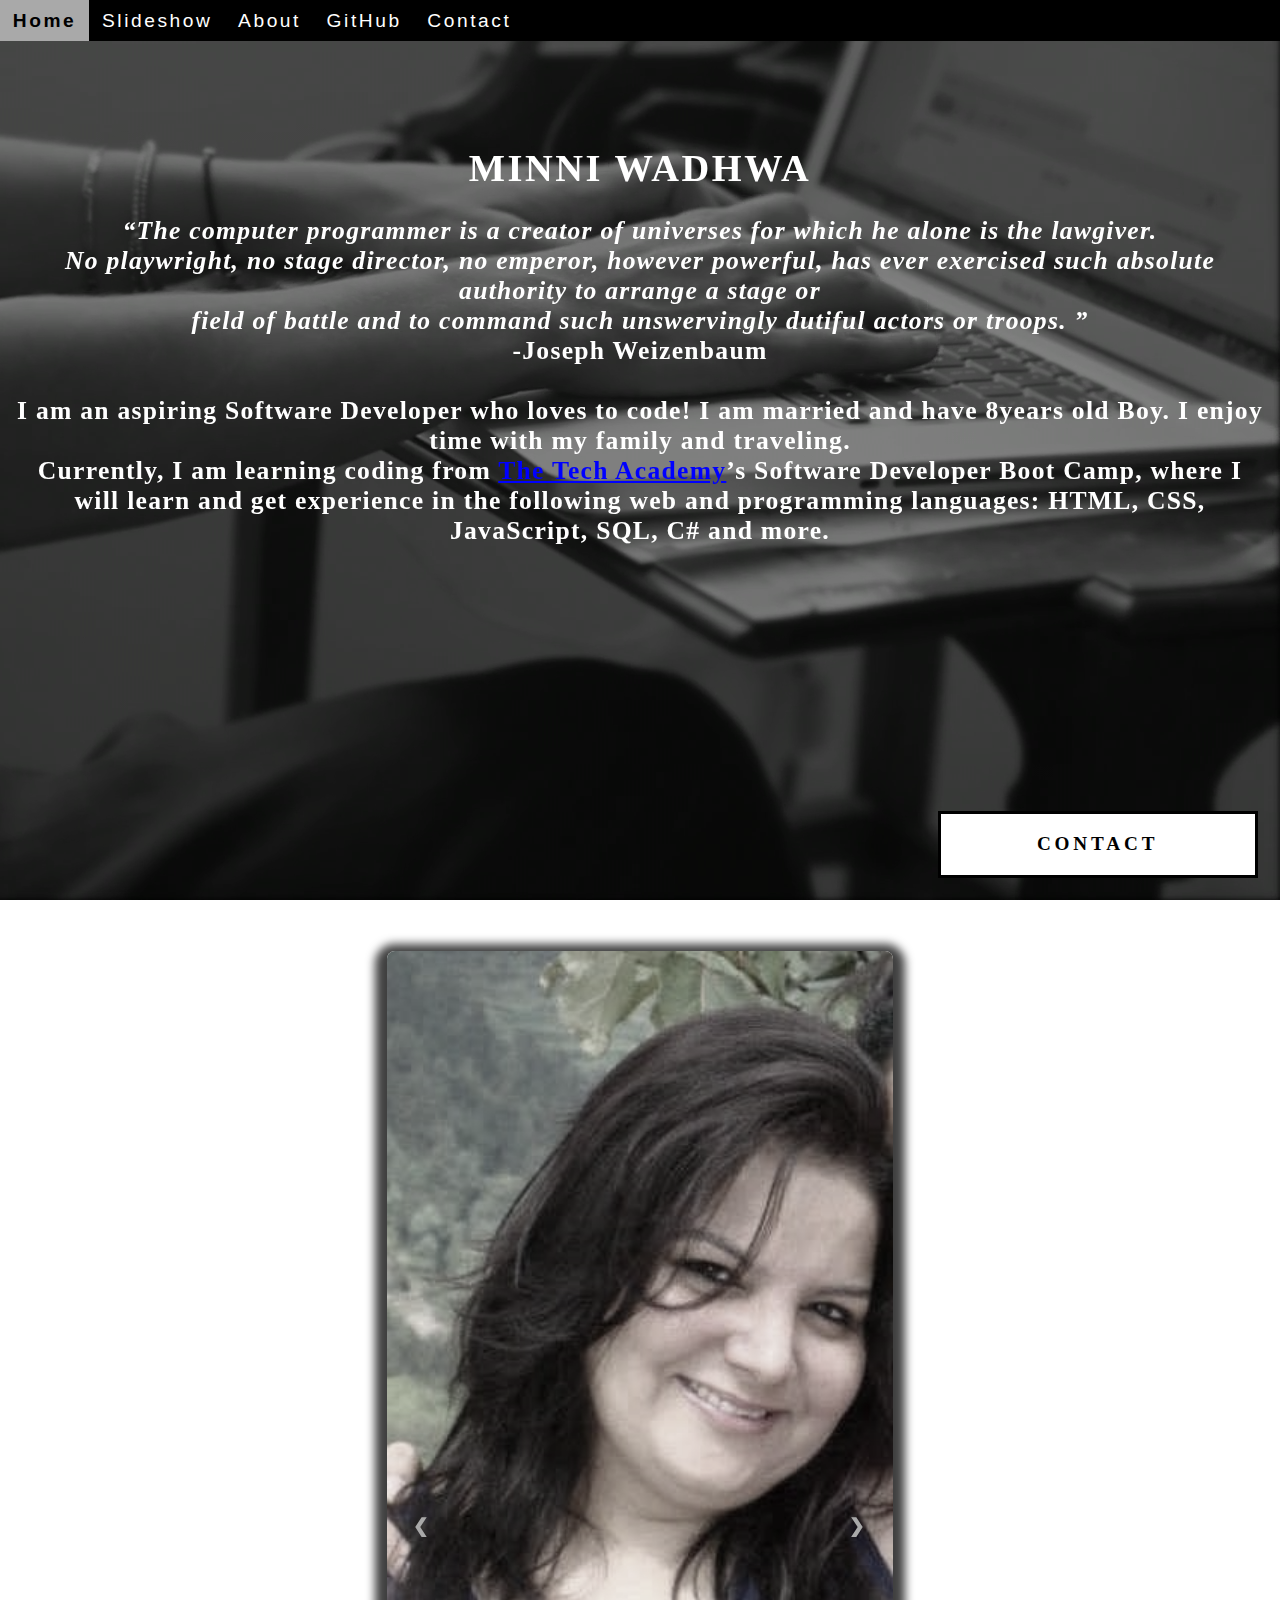
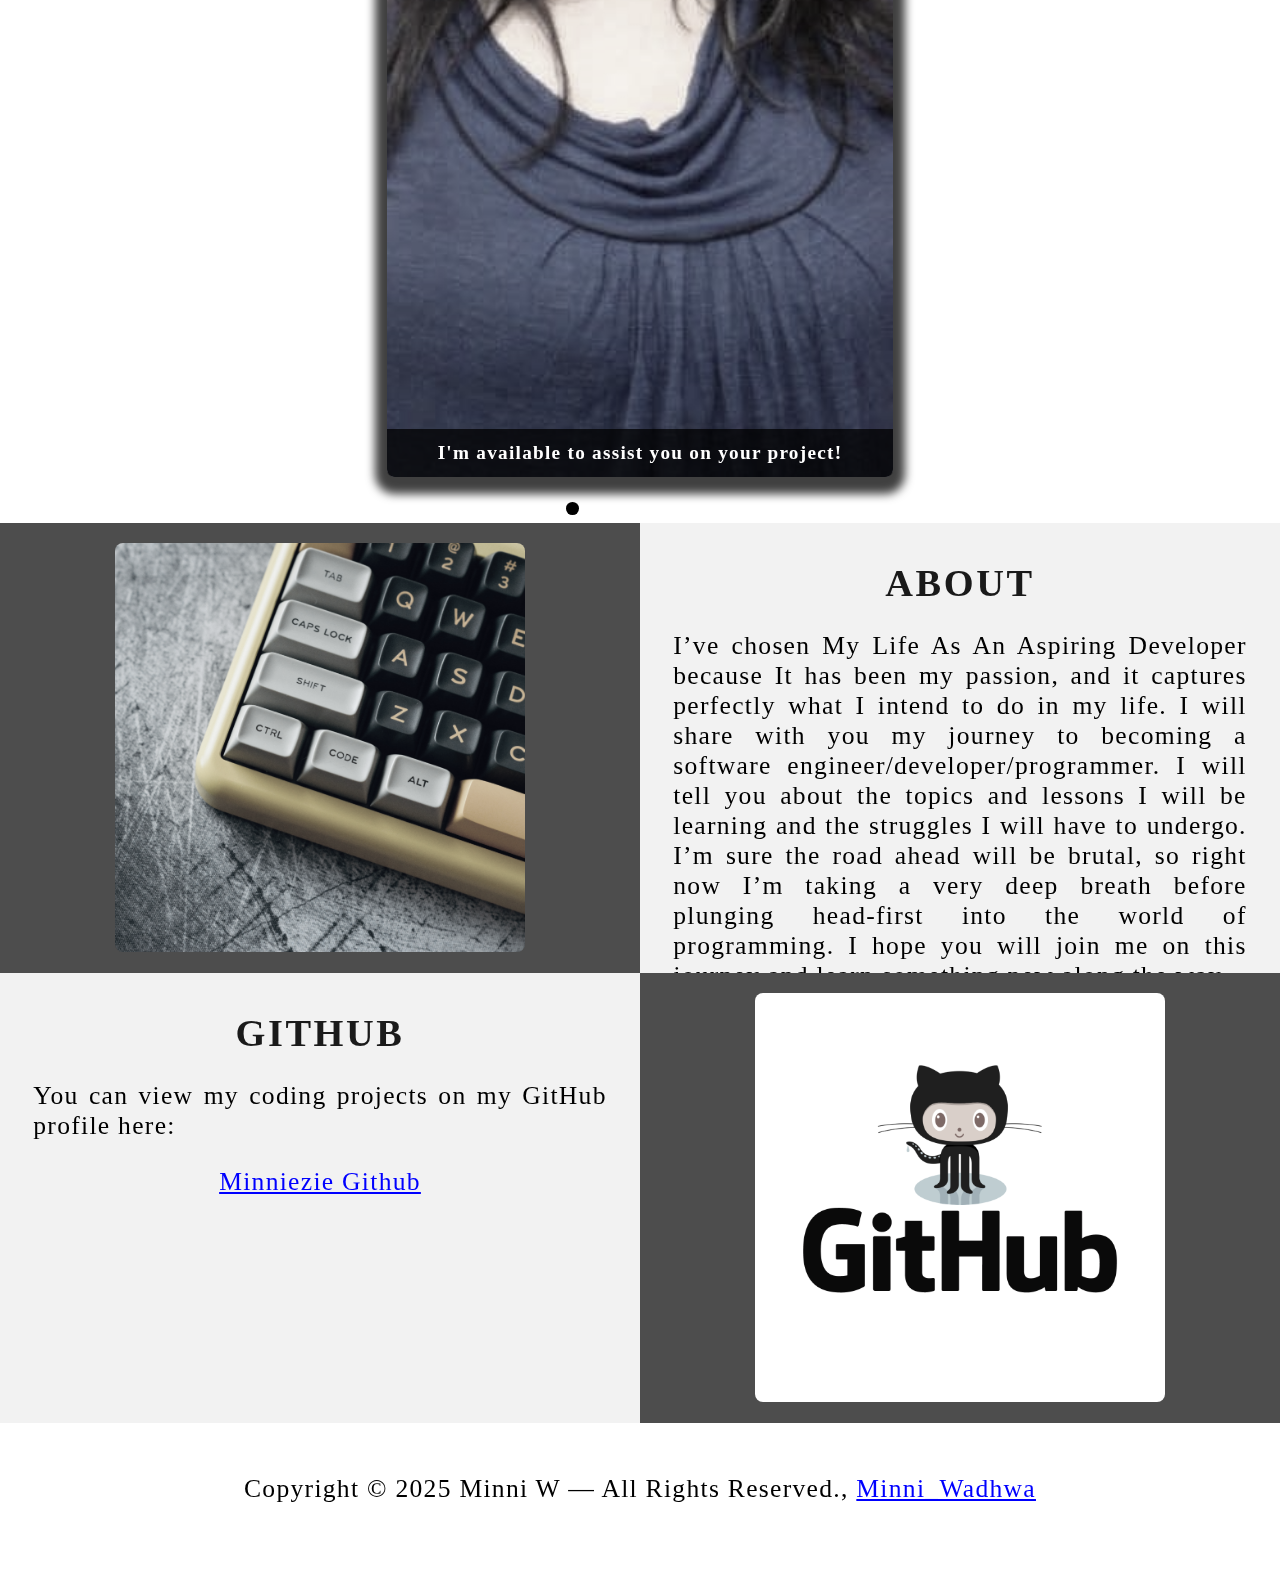
==== commit e3dd63e9: "Update index.html" ====
--- a/index.html
+++ b/index.html
@@ -167,6 +167,6 @@
         <footer>
                 <p class="center">Copyright © 2025 Minni W — All Rights Reserved., <a href="https://www.learncodinganywhere.com/" target="_blank">Minni_Wadhwa</a></p><br>
         </footer>
-        <script src="JS/sample_portfolio.js"></script>
+        <script src="js/sample_portfolio.js"></script>
     </body>
-</html>+</html>
